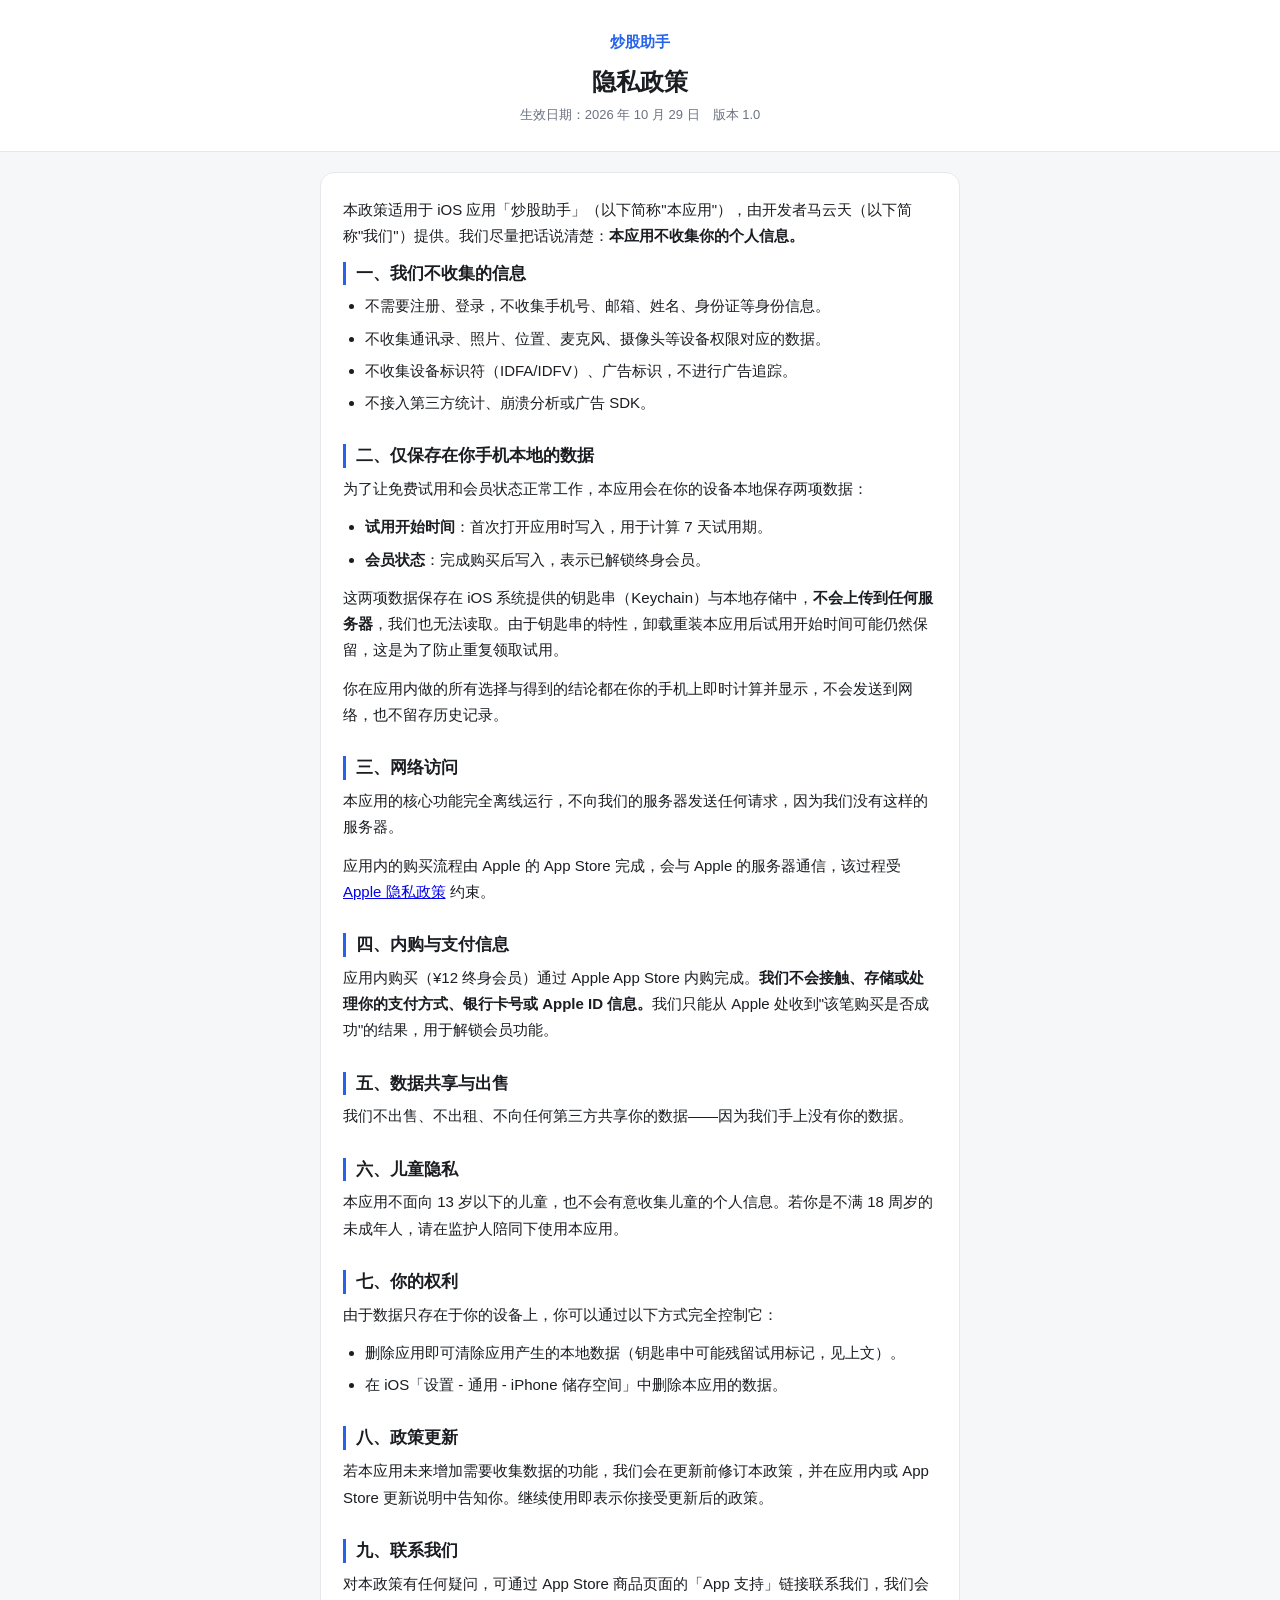
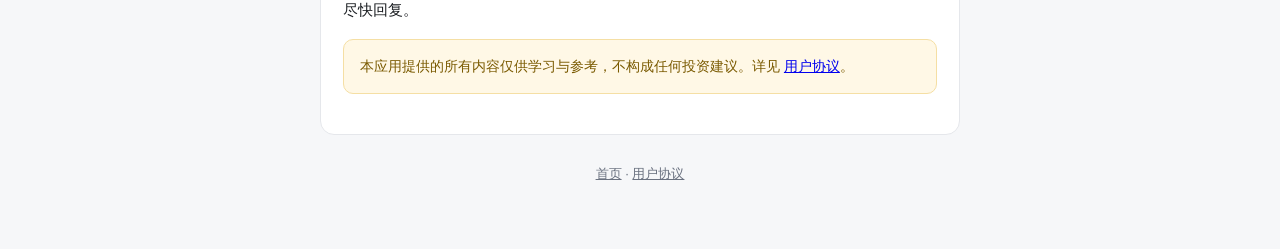
==== privacy.html @ 405cd88c "Add files via upload" ====
<!doctype html>
<html lang="zh-CN">
<head>
  <meta charset="utf-8">
  <meta name="viewport" content="width=device-width, initial-scale=1">
  <meta name="theme-color" content="#2563eb">
  <title>隐私政策 - 炒股助手</title>
  <link rel="stylesheet" href="style.css">
</head>
<body>
  <header class="top">
    <a class="brand" href="./">炒股助手</a>
    <h1>隐私政策</h1>
    <p class="meta">生效日期：2026 年 10 月 29 日　版本 1.0</p>
  </header>

  <div class="wrap">
    <main>
      <p>本政策适用于 iOS 应用「炒股助手」（以下简称"本应用"），由开发者马云天（以下简称"我们"）提供。我们尽量把话说清楚：<strong>本应用不收集你的个人信息。</strong></p>

      <h2>一、我们不收集的信息</h2>
      <ul>
        <li>不需要注册、登录，不收集手机号、邮箱、姓名、身份证等身份信息。</li>
        <li>不收集通讯录、照片、位置、麦克风、摄像头等设备权限对应的数据。</li>
        <li>不收集设备标识符（IDFA/IDFV）、广告标识，不进行广告追踪。</li>
        <li>不接入第三方统计、崩溃分析或广告 SDK。</li>
      </ul>

      <h2>二、仅保存在你手机本地的数据</h2>
      <p>为了让免费试用和会员状态正常工作，本应用会在你的设备本地保存两项数据：</p>
      <ul>
        <li><strong>试用开始时间</strong>：首次打开应用时写入，用于计算 7 天试用期。</li>
        <li><strong>会员状态</strong>：完成购买后写入，表示已解锁终身会员。</li>
      </ul>
      <p>这两项数据保存在 iOS 系统提供的钥匙串（Keychain）与本地存储中，<strong>不会上传到任何服务器</strong>，我们也无法读取。由于钥匙串的特性，卸载重装本应用后试用开始时间可能仍然保留，这是为了防止重复领取试用。</p>
      <p>你在应用内做的所有选择与得到的结论都在你的手机上即时计算并显示，不会发送到网络，也不留存历史记录。</p>

      <h2>三、网络访问</h2>
      <p>本应用的核心功能完全离线运行，不向我们的服务器发送任何请求，因为我们没有这样的服务器。</p>
      <p>应用内的购买流程由 Apple 的 App Store 完成，会与 Apple 的服务器通信，该过程受 <a href="https://www.apple.com/legal/privacy/" rel="noopener">Apple 隐私政策</a> 约束。</p>

      <h2>四、内购与支付信息</h2>
      <p>应用内购买（¥12 终身会员）通过 Apple App Store 内购完成。<strong>我们不会接触、存储或处理你的支付方式、银行卡号或 Apple ID 信息。</strong>我们只能从 Apple 处收到"该笔购买是否成功"的结果，用于解锁会员功能。</p>

      <h2>五、数据共享与出售</h2>
      <p>我们不出售、不出租、不向任何第三方共享你的数据——因为我们手上没有你的数据。</p>

      <h2>六、儿童隐私</h2>
      <p>本应用不面向 13 岁以下的儿童，也不会有意收集儿童的个人信息。若你是不满 18 周岁的未成年人，请在监护人陪同下使用本应用。</p>

      <h2>七、你的权利</h2>
      <p>由于数据只存在于你的设备上，你可以通过以下方式完全控制它：</p>
      <ul>
        <li>删除应用即可清除应用产生的本地数据（钥匙串中可能残留试用标记，见上文）。</li>
        <li>在 iOS「设置 - 通用 - iPhone 储存空间」中删除本应用的数据。</li>
      </ul>

      <h2>八、政策更新</h2>
      <p>若本应用未来增加需要收集数据的功能，我们会在更新前修订本政策，并在应用内或 App Store 更新说明中告知你。继续使用即表示你接受更新后的政策。</p>

      <h2>九、联系我们</h2>
      <p>对本政策有任何疑问，可通过 App Store 商品页面的「App 支持」链接联系我们，我们会尽快回复。</p>

      <div class="note">本应用提供的所有内容仅供学习与参考，不构成任何投资建议。详见 <a href="terms.html">用户协议</a>。</div>
    </main>

    <footer>
      <a href="./">首页</a> · <a href="terms.html">用户协议</a>
    </footer>
  </div>
</body>
</html>
---- style.css ----
:root {
  --blue: #2563eb;
  --text: #1a1d21;
  --muted: #6b7280;
  --border: #e5e7eb;
  --bg: #ffffff;
}

* { box-sizing: border-box; }

body {
  margin: 0;
  background: #f6f7f9;
  color: var(--text);
  font: 16px/1.75 -apple-system, BlinkMacSystemFont, "PingFang SC", "Helvetica Neue", sans-serif;
  -webkit-text-size-adjust: 100%;
}

.wrap {
  max-width: 680px;
  margin: 0 auto;
  padding: 0 20px 64px;
}

header.top {
  background: var(--bg);
  border-bottom: 1px solid var(--border);
  padding: 28px 20px 24px;
  text-align: center;
}

header.top .brand {
  display: inline-flex;
  align-items: center;
  gap: 8px;
  font-size: 15px;
  font-weight: 600;
  color: var(--blue);
  text-decoration: none;
}

header.top h1 {
  margin: 10px 0 6px;
  font-size: 24px;
  line-height: 1.35;
}

header.top .meta {
  margin: 0;
  font-size: 13px;
  color: var(--muted);
}

main {
  background: var(--bg);
  border: 1px solid var(--border);
  border-radius: 14px;
  padding: 24px 22px;
  margin-top: 20px;
}

h2 {
  font-size: 17px;
  margin: 28px 0 8px;
  padding-left: 10px;
  border-left: 3px solid var(--blue);
  line-height: 1.4;
}

h2:first-of-type { margin-top: 0; }

p, li { font-size: 15px; }

p { margin: 0 0 12px; }

ul { margin: 0 0 12px; padding-left: 22px; }

li { margin-bottom: 6px; }

strong { font-weight: 600; }

.note {
  background: #fff8e6;
  border: 1px solid #f5dfa4;
  border-radius: 10px;
  padding: 14px 16px;
  font-size: 14px;
  color: #7a5a00;
  margin: 16px 0;
}

.links {
  display: grid;
  gap: 12px;
  margin-top: 8px;
}

.links a {
  display: block;
  padding: 16px 18px;
  border: 1px solid var(--border);
  border-radius: 12px;
  color: var(--text);
  text-decoration: none;
  font-weight: 600;
}

.links a span {
  display: block;
  font-weight: 400;
  font-size: 13px;
  color: var(--muted);
  margin-top: 2px;
}

footer {
  text-align: center;
  font-size: 13px;
  color: var(--muted);
  margin-top: 28px;
}

footer a { color: var(--muted); }

@media (max-width: 420px) {
  main { padding: 20px 16px; border-radius: 12px; }
  header.top h1 { font-size: 21px; }
}
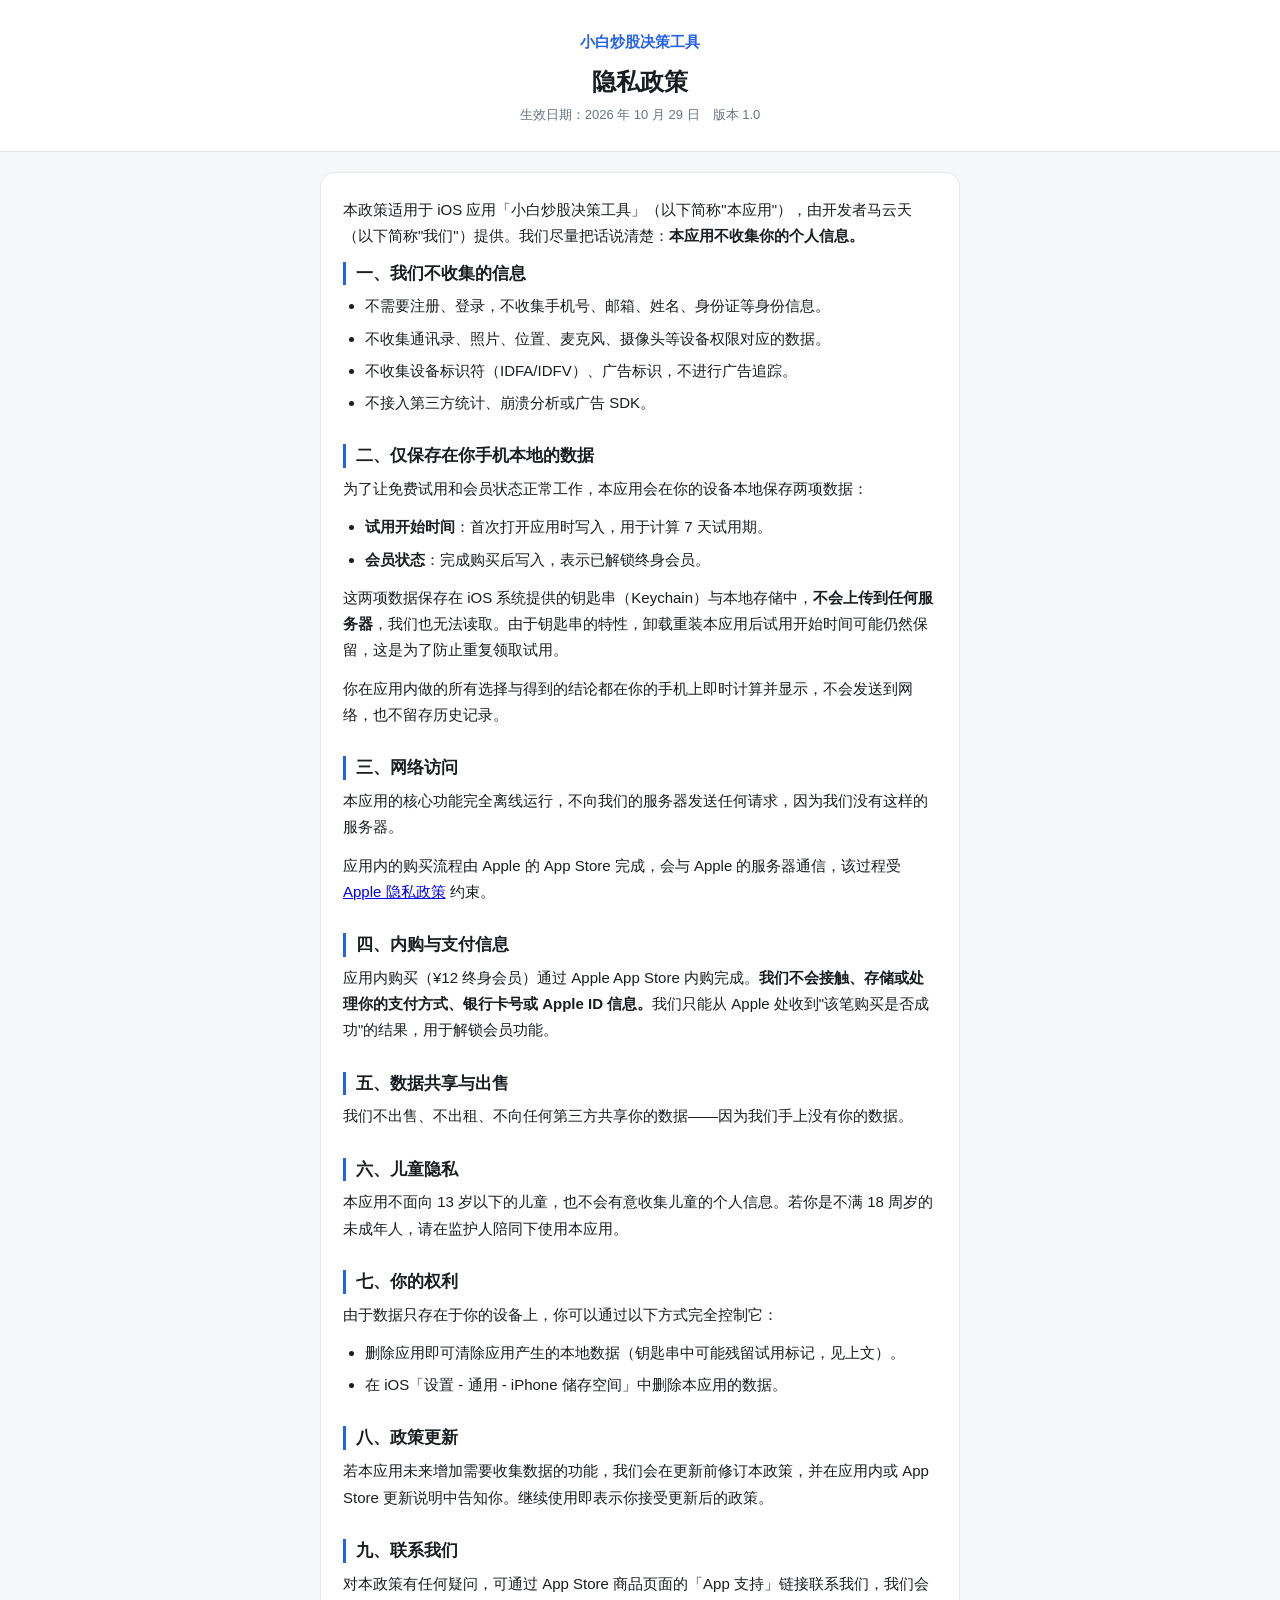
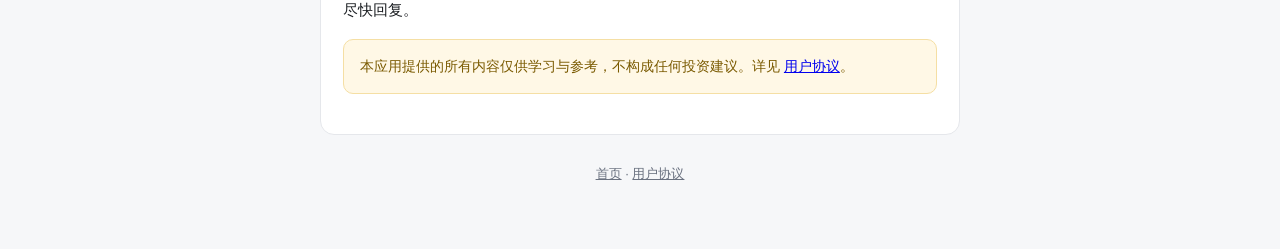
==== commit 2117ac03: "更新应用名称为「小白炒股决策工具」" ====
--- a/privacy.html
+++ b/privacy.html
@@ -4,19 +4,19 @@
   <meta charset="utf-8">
   <meta name="viewport" content="width=device-width, initial-scale=1">
   <meta name="theme-color" content="#2563eb">
-  <title>隐私政策 - 炒股助手</title>
+  <title>隐私政策 - 小白炒股决策工具</title>
   <link rel="stylesheet" href="style.css">
 </head>
 <body>
   <header class="top">
-    <a class="brand" href="./">炒股助手</a>
+    <a class="brand" href="./">小白炒股决策工具</a>
     <h1>隐私政策</h1>
     <p class="meta">生效日期：2026 年 10 月 29 日　版本 1.0</p>
   </header>
 
   <div class="wrap">
     <main>
-      <p>本政策适用于 iOS 应用「炒股助手」（以下简称"本应用"），由开发者马云天（以下简称"我们"）提供。我们尽量把话说清楚：<strong>本应用不收集你的个人信息。</strong></p>
+      <p>本政策适用于 iOS 应用「小白炒股决策工具」（以下简称"本应用"），由开发者马云天（以下简称"我们"）提供。我们尽量把话说清楚：<strong>本应用不收集你的个人信息。</strong></p>
 
       <h2>一、我们不收集的信息</h2>
       <ul>
